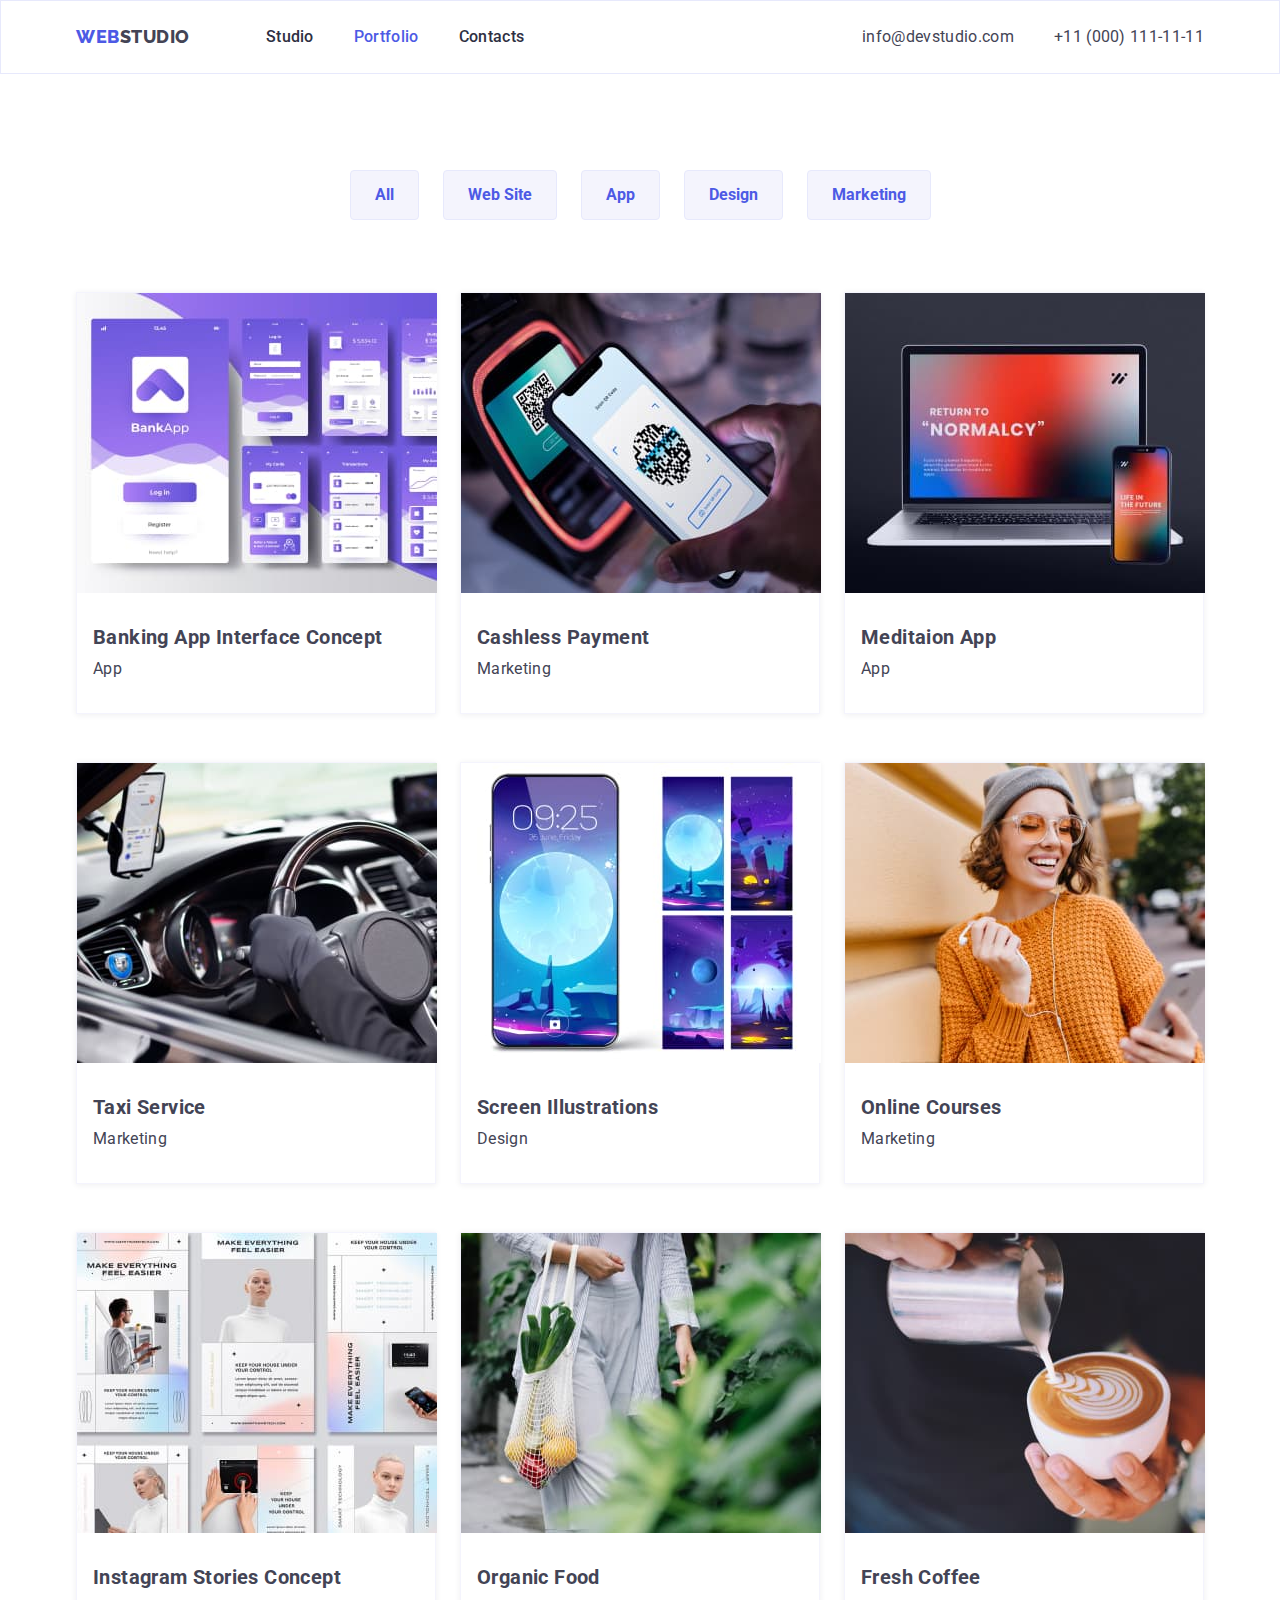
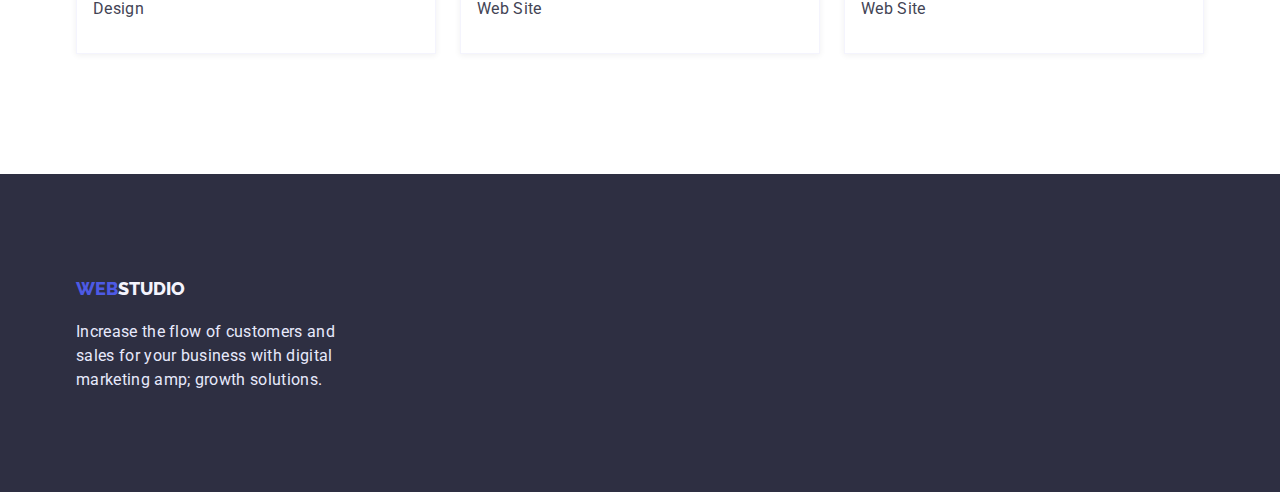
==== portfolio.html @ e7579a4d "Initial commit" ====
<!DOCTYPE html>
<html lang="en">
  <head>
    <meta charset="UTF-8" />
    <meta http-equiv="X-UA-Compatible" content="IE=edge" />
    <meta name="viewport" content="width=device-width, initial-scale=1.0" />
    <title>Portfolio</title>
    <link
      href="https://fonts.googleapis.com/css2?family=Raleway:wght@700&family=Roboto:wght@400;500;700;900&display=swap"
      rel="stylesheet"
    />
    <link
      rel="stylesheet"
      href="https://cdnjs.cloudflare.com/ajax/libs/modern-normalize/1.1.0/modern-normalize.min.css"
    />
    <link rel="stylesheet" href="./css/styles.css" />
  </head>

  <body>
    <header class="page-header">
      <div class="container main-header">
        <nav class="site-nav">
          <a href="/" class="logo link"
            ><span class="logo-web">WEB</span>STUDIO</a
          >
          <ul class="nav-list list">
            <li class="item"><a class="link" href="./index.html">Studio</a></li>
            <li class="item">
              <a class="link current" href="./portfolio.html">Portfolio</a>
            </li>
            <li class="item">
              <a class="link" href="./index.html">Contacts</a>
            </li>
          </ul>
        </nav>
        <ul class="contacts-list list">
          <li class="item">
            <a class="link" href="mailto:info@devstudio.com"
              >info@devstudio.com</a
            >
          </li>
          <li class="item">
            <a class="link" href="tel:+110001111111">+11 (000) 111-11-11</a>
          </li>
        </ul>
      </div>
    </header>

    <main>
      <section class="portfolio section">
        <div class="container">
          <h1 class="visually-hidden">Portfolio filter</h1>
          <ul class="filter-list list">
            <li class="item">
              <button class="filter-btn" type="button">All</button>
            </li>
            <li class="item">
              <button class="filter-btn" type="button">Web Site</button>
            </li>
            <li class="item">
              <button class="filter-btn" type="button">App</button>
            </li>
            <li class="item">
              <button class="filter-btn" type="button">Design</button>
            </li>
            <li class="item">
              <button class="filter-btn" type="button">Marketing</button>
            </li>
          </ul>
          <ul class="projects-list list">
            <li class="item">
              <img
                class="projects-pic"
                width="360"
                height="300"
                src="./images/banking-app-interface.jpg"
                alt="banking app interface"
              />
              <div class="projects-item-title">
                <h2 class="projects-title">Banking App Interface Concept</h2>
                <p class="projects-text">App</p>
              </div>
            </li>
            <li class="item">
              <img
                class="projects-pic"
                width="360"
                height="300"
                src="./images/cashless-payment.jpg"
                alt="cashless payment"
              />
              <div class="projects-item-title">
                <h2 class="projects-title">Cashless Payment</h2>
                <p class="projects-text">Marketing</p>
              </div>
            </li>
            <li class="item">
              <img
                class="projects-pic"
                width="360"
                height="300"
                src="./images/meditaion-app.jpg"
                alt="meditaion app"
              />
              <div class="projects-item-title">
                <h2 class="projects-title">Meditaion App</h2>
                <p class="projects-text">App</p>
              </div>
            </li>
            <li class="item">
              <img
                class="projects-pic"
                width="360"
                height="300"
                src="./images/taxi-service.jpg"
                alt="taxi service"
              />
              <div class="projects-item-title">
                <h2 class="projects-title">Taxi Service</h2>
                <p class="projects-text">Marketing</p>
              </div>
            </li>
            <li class="item">
              <img
                class="projects-pic"
                width="360"
                height="300"
                src="./images/screen-illustrations.jpg"
                alt="screen illustrations"
              />
              <div class="projects-item-title">
                <h2 class="projects-title">Screen Illustrations</h2>
                <p class="projects-text">Design</p>
              </div>
            </li>
            <li class="item">
              <img
                class="projects-pic"
                width="360"
                height="300"
                src="./images/online-courses.jpg"
                alt="online courses"
              />
              <div class="projects-item-title">
                <h2 class="projects-title">Online Courses</h2>
                <p class="projects-text">Marketing</p>
              </div>
            </li>
            <li class="item">
              <img
                class="projects-pic"
                width="360"
                height="300"
                src="./images/instagram-stories-concept.jpg"
                alt="instagram stories concept"
              />
              <div class="projects-item-title">
                <h2 class="projects-title">Instagram Stories Concept</h2>
                <p class="projects-text">Design</p>
              </div>
            </li>
            <li class="item">
              <img
                class="projects-pic"
                width="360"
                height="300"
                src="./images/organic-food.jpg"
                alt="organic food"
              />
              <div class="projects-item-title">
                <h2 class="projects-title">Organic Food</h2>
                <p class="projects-text">Web Site</p>
              </div>
            </li>
            <li class="item">
              <img
                class="projects-pic"
                width="360"
                height="300"
                src="./images/fresh-coffee.jpg"
                alt="fresh coffee"
              />
              <div class="projects-item-title">
                <h2 class="projects-title">Fresh Coffee</h2>
                <p class="projects-text">Web Site</p>
              </div>
            </li>
          </ul>
        </div>
      </section>
    </main>

    <footer class="footer">
      <div class="container">
        <a href="/" class="footer-logo link"
          ><span class="logo-web">WEB</span>STUDIO</a
        >
        <p class="footer-text">
          Increase the flow of customers and sales for your business with
          digital marketing amp; growth solutions.
        </p>
      </div>
    </footer>
  </body>
</html>
---- css/styles.css ----
/* root */
:root {
  --white-bg-color: #ffff;
  --light-bg-color: #f4f4fd;
  --first-text-color: #434455;
  --second-text-color: #8e8f99;
  --primary-brand-color: #4d5ae5;
  --accent-color: #e7e9fc;
  --dark-shadows-color: #2e2f42;
}

/* body */
body {
  font-family: "Roboto", sans-serif;
  font-size: 16px;
  color: var(--first-text-color);
  background-color: var(--white-bg-color);
}

/* common parameters */
.container {
  width: 1158px;
  margin: 0 auto;
  padding: 0 15px;
}

.section {
  padding-top: 120px;
  padding-bottom: 120px;
}

h1,
h2,
h3,
h4,
h5,
h6,
p,
ul {
  margin: 0;
  padding: 0;
}

.list {
  list-style: none;
}

.link {
  text-decoration: none;
}

.visually-hidden {
  position: absolute;
  width: 1px;
  height: 1px;
  margin: -1px;
  border: 0;
  padding: 0;

  white-space: nowrap;
  clip-path: inset(100%);
  clip: rect(0 0 0 0);
  overflow: hidden;
}

/* header */
.page-header {
  border: 1px solid #e7e9fc;
}

.main-header,
.site-nav {
  display: flex;
  align-items: center;
}

.logo {
  margin-right: 76px;

  font-family: "Raleway";
  font-style: normal;
  font-weight: 800;
  font-size: 18px;
  line-height: 1.33;
  color: var(--first-text-color);
  letter-spacing: 0.03em;
}

.logo-web {
  color: var(--primary-brand-color);
}

.nav-list {
  display: flex;
}

.nav-list .item:not(:last-child) {
  margin-right: 40px;
}

.nav-list .link:hover,
.nav-list .link:focus {
  color: var(--primary-brand-color);
}

.nav-list .link:active {
  color: var(--primary-brand-color);
}

.nav-list .link {
  display: block;
  padding-top: 24px;
  padding-bottom: 24px;

  color: var(--dark-shadows-color);
  font-weight: 500;
  line-height: 1.5;
  letter-spacing: 0.02em;
}

.link.current {
  color: var(--primary-brand-color);
}

.contacts-list {
  display: flex;
  margin-left: auto;
}

.contacts-list .item + .item {
  margin-left: 40px;
}

.contacts-list .link {
  color: var(--first-text-color);
  line-height: 1.5;
  letter-spacing: 0.02em;
}

.contacts-list .link:hover,
.contacts-list .link:focus {
  color: #4d5ae5;
}

/* hero */
.hero.section {
  padding-top: 192px;
  padding-bottom: 192px;

  background-color: var(--dark-shadows-color);
  text-align: center;
}

.hero-title {
  width: 492px;
  margin: 0 auto 48px;

  color: var(--white-bg-color);
  font-weight: 500;
  font-size: 56px;
  line-height: 1.07;
  letter-spacing: 0.02em;
  text-align: center;
}

.hero-btn {
  display: flex;
  margin-right: auto;
  margin-left: auto;
  align-items: center;
  border: 0;
  border-radius: 4px;
  padding: 16px 32px;
  height: 51px;

  color: var(--white-bg-color);
  background-color: var(--primary-brand-color);
  font-weight: 500;
  line-height: 1.9;
  font-family: inherit;
  box-shadow: 0px 4px 4px rgba(0, 0, 0, 0.15);
  letter-spacing: 0.04em;
  cursor: pointer;
}

.hero-btn:hover,
.hero-btn:focus {
  background-color: #404bbf;
}

/* advantages-section */
.advantages {
  padding-bottom: 0;
}

.advantages-list {
  display: flex;
}

.advantages-list .item {
  width: 264px;
}

.advantages-list .item + .item {
  margin-left: 24px;
}

.advantages-title {
  margin-bottom: 8px;

  font-size: 20px;
  line-height: 1.2;
  letter-spacing: 0.02em;
  color: var(--dark-shadows-color);
}

.advantages-text {
  line-height: 1.5;
  letter-spacing: 0.02em;
}

/* work-section */
.section-title {
  margin-bottom: 72px;
  text-align: center;

  font-size: 36px;
  line-height: 1.11;
  letter-spacing: 0.02em;
  text-transform: capitalize;
  color: var(--dark-shadows-color);
}

.work-list {
  display: flex;
}

.work-list .item + .item {
  margin-left: 24px;
}

.work-pic {
  display: block;
}

/* team-section */
.team {
  background-color: var(--light-bg-color);
}

.team-list {
  display: flex;
}

.team-list .item + .item {
  margin-left: 24px;
}

.team-item-title {
  padding-top: 32px;
  padding-bottom: 32px;
}

.team-list .item {
  box-shadow: 0px 1px 6px rgba(46, 47, 66, 0.08),
    0px 1px 1px rgba(46, 47, 66, 0.16), 0px 2px 1px rgba(46, 47, 66, 0.08);
  border-radius: 0px 0px 4px 4px;
  background-color: var(--white-bg-color);
}

.team-foto {
  display: block;
}

.team-name {
  margin-bottom: 8px;

  font-size: 20px;
  line-height: 1.2;
  color: var(--dark-shadows-color);
  text-align: center;
  letter-spacing: 0.02em;
}

.team-text {
  line-height: 1.5;
  text-align: center;
  letter-spacing: 0.02em;
}

/* footer */
.footer {
  padding-top: 100px;
  padding-bottom: 100px;

  background-color: var(--dark-shadows-color);
}

.footer-logo {
  display: block;
  margin-bottom: 16px;

  font-family: "Raleway";
  font-style: normal;
  font-weight: 800;
  font-size: 18px;
  line-height: 1.67;
  color: var(--light-bg-color);
}

.footer-text {
  width: 264px;

  line-height: 1.5;
  color: var(--accent-color);
  letter-spacing: 0.02em;
}

/* portfolio */
.portfolio.section {
  padding-top: 96px;
}

.filter-list {
  display: flex;
  margin-bottom: 72px;
  justify-content: center;
  align-items: center;
}

.filter-list .item + .item {
  margin-left: 24px;
}

.filter-btn:hover,
.filter-btn:focus {
  color: var(--white-bg-color);
  background-color: var(--primary-brand-color);
}

.filter-btn {
  padding: 12px 24px;
  border: 1px solid #e7e9fc;
  border-radius: 4px;

  font-family: inherit;
  cursor: pointer;
  font-weight: 700;
  line-height: 1.5;
  color: var(--primary-brand-color);
  background-color: var(--light-bg-color);
}

.projects-list {
  display: flex;
  flex-wrap: wrap;
}

.projects-list .item {
  width: 360px;
  margin-right: 24px;
  margin-bottom: 48px;
  border: 0.5px solid #f4f4fd;

  background-color: var(--white-bg-color);
  box-shadow: 0px 1px 6px rgba(46, 47, 66, 0.08);
}

.projects-list .item:nth-child(3n) {
  margin-right: 0;
}

.projects-list .item:nth-last-child(-n + 3) {
  margin-bottom: 0;
}

.projects-pic {
  display: block;
}

.projects-item-title {
  padding-top: 32px;
  padding-bottom: 32px;
  padding-left: 16px;
}

.projects-title {
  margin-bottom: 8px;

  font-size: 20px;
  line-height: 1.2;
  counter-reset: var(--dark-shadows-color);
  letter-spacing: 0.02em;
}

.projects-text {
  line-height: 1.5;
  letter-spacing: 0.02em;
}
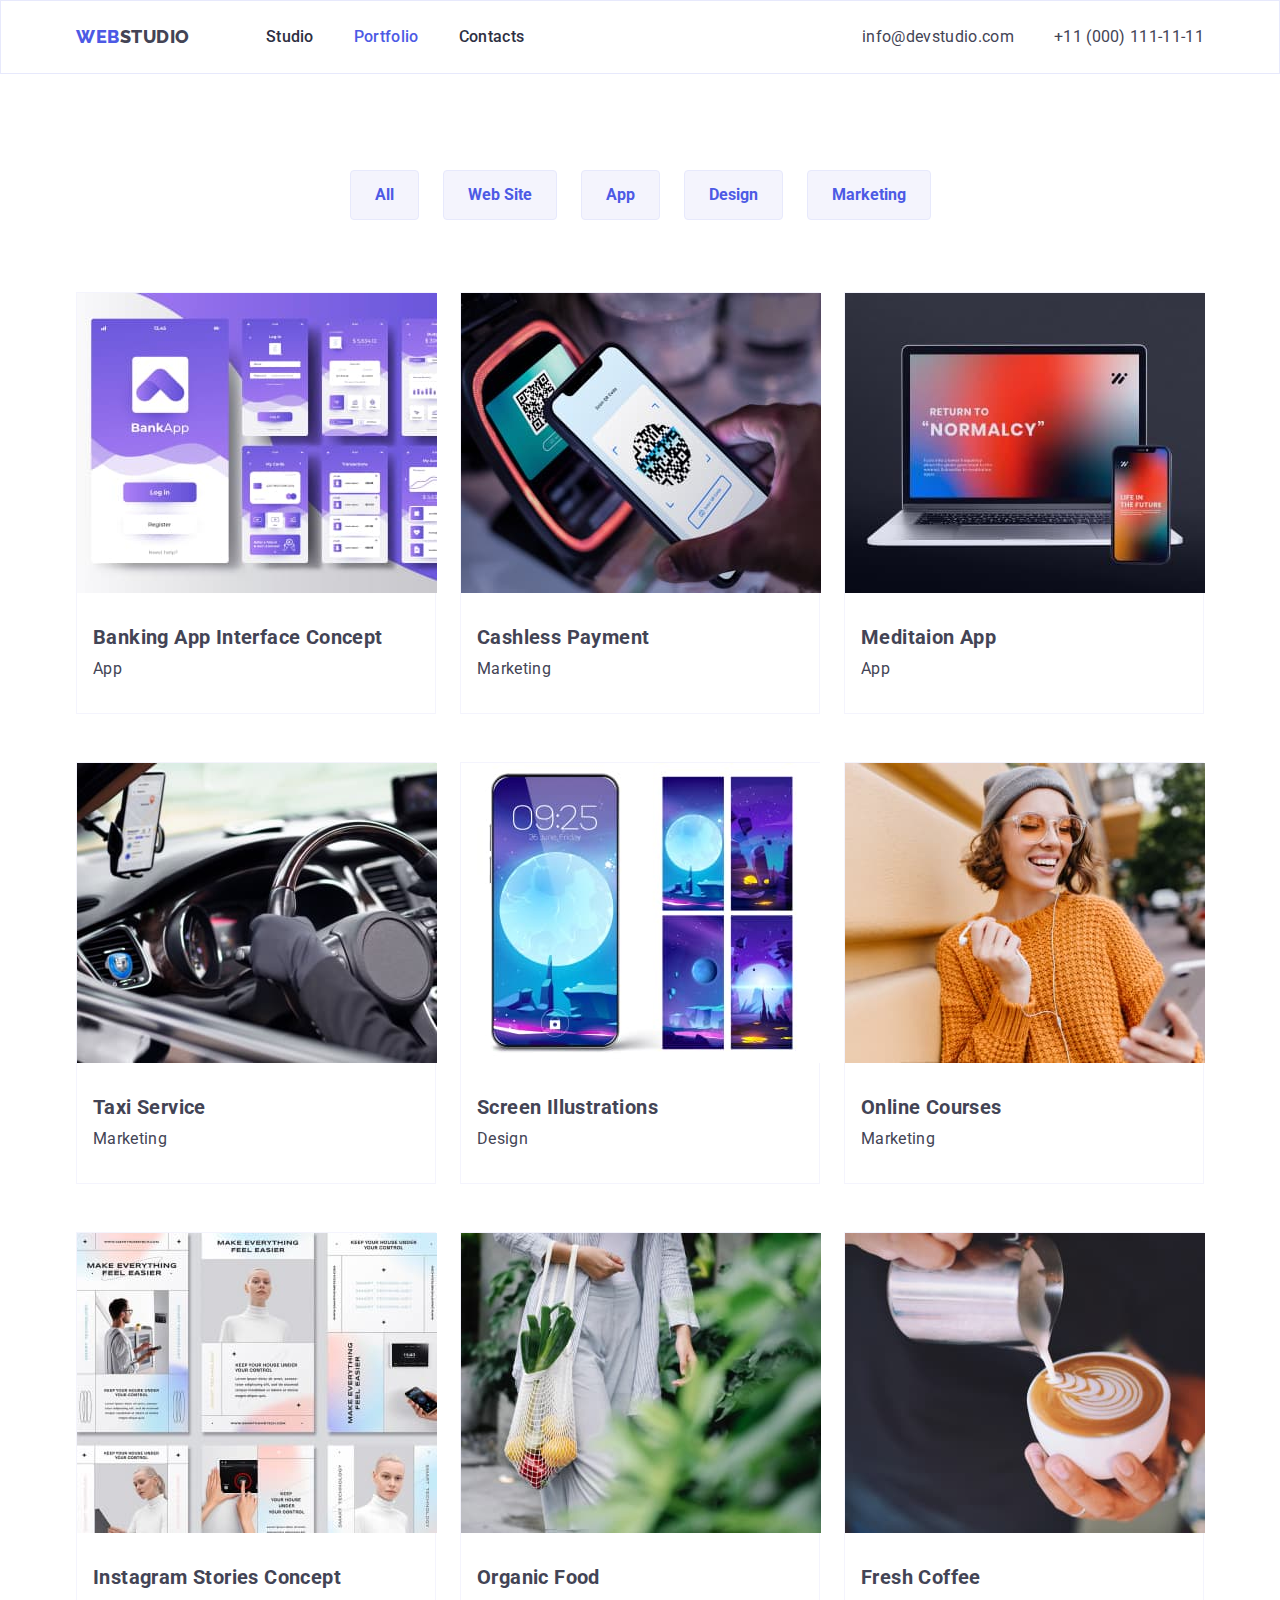
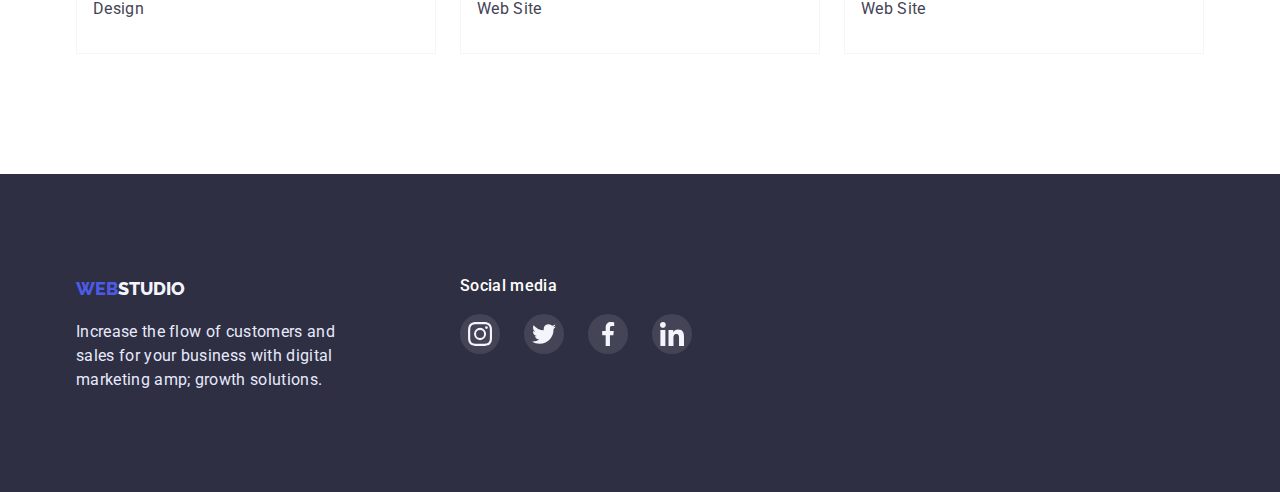
==== commit ec55e7e0: "design footer and effects" ====
--- a/portfolio.html
+++ b/portfolio.html
@@ -192,13 +192,57 @@
 
     <footer class="footer">
       <div class="container">
-        <a href="/" class="footer-logo link"
-          ><span class="logo-web">WEB</span>STUDIO</a
-        >
-        <p class="footer-text">
-          Increase the flow of customers and sales for your business with
-          digital marketing amp; growth solutions.
-        </p>
+        <div class="logo-box">
+          <a href="/" class="footer-logo link"
+            ><span class="logo-web">WEB</span>STUDIO</a
+          >
+          <p class="footer-text">
+            Increase the flow of customers and sales for your business with
+            digital marketing amp; growth solutions.
+          </p>
+        </div>
+        <div class="social-box">
+          <h2 class="social-title">Social media</h2>
+          <ul class="social-list list">
+            <li class="item">
+              <a
+                class="social-footer-link link"
+                href="https://www.instagram.com/"
+              >
+                <svg class="social-icon">
+                  <use href="./images/icons.svg#instagram-2"></use>
+                </svg>
+              </a>
+            </li>
+            <li class="item">
+              <a class="social-footer-link link" href="https://twitter.com/">
+                <svg class="social-icon">
+                  <use href="./images/icons.svg#twitter-1"></use>
+                </svg>
+              </a>
+            </li>
+            <li class="item">
+              <a
+                class="social-footer-link link"
+                href="https://www.facebook.com/"
+              >
+                <svg class="social-icon">
+                  <use href="./images/icons.svg#facebook-1"></use>
+                </svg>
+              </a>
+            </li>
+            <li class="item">
+              <a
+                class="social-footer-link link"
+                href="https://www.linkedin.com/"
+              >
+                <svg class="social-icon">
+                  <use href="./images/icons.svg#linkedin-1"></use>
+                </svg>
+              </a>
+            </li>
+          </ul>
+        </div>
       </div>
     </footer>
   </body>
--- a/css/styles.css
+++ b/css/styles.css
@@ -7,6 +7,8 @@
   --primary-brand-color: #4d5ae5;
   --accent-color: #e7e9fc;
   --dark-shadows-color: #2e2f42;
+  --customers-logo-color: #8e8f99;
+  --success-color: #31d0aa;
 }
 
 /* body */
@@ -146,8 +148,17 @@
 .hero.section {
   padding-top: 192px;
   padding-bottom: 192px;
+  max-width: 1440px;
+  height: 600px;
 
   background-color: var(--dark-shadows-color);
+  background-image: linear-gradient(
+      rgba(46, 47, 66, 0.7),
+      rgba(46, 47, 66, 0.7)
+    ),
+    url("../images/people-office.jpg");
+  background-size: cover;
+  background-repeat: no-repeat;
   text-align: center;
 }
 
@@ -185,7 +196,14 @@
 
 .hero-btn:hover,
 .hero-btn:focus {
-  background-color: #404bbf;
+  background: var(--primary-brand-color);
+  box-shadow: 0px 1px 6px rgba(46, 47, 66, 0.08),
+    0px 1px 1px rgba(46, 47, 66, 0.16), 0px 2px 1px rgba(46, 47, 66, 0.08);
+}
+
+.hero-btn:active {
+  background: #404bbf;
+  box-shadow: 0px 4px 4px rgba(0, 0, 0, 0.15);
 }
 
 /* advantages-section */
@@ -198,11 +216,27 @@
 }
 
 .advantages-list .item {
-  width: 264px;
+  width: calc((100% - 72px) / 4);
 }
 
 .advantages-list .item + .item {
   margin-left: 24px;
+}
+
+.advantages-box-icon {
+  display: flex;
+  justify-content: center;
+  align-items: center;
+  min-height: 112px;
+  margin-bottom: 8px;
+
+  background: #f4f4fd;
+  border-radius: 4px;
+}
+
+.advantages-icon {
+  width: 64px;
+  height: 64px;
 }
 
 .advantages-title {
@@ -252,7 +286,7 @@
   display: flex;
 }
 
-.team-list .item + .item {
+.team-list > .item + .item {
   margin-left: 24px;
 }
 
@@ -261,13 +295,40 @@
   padding-bottom: 32px;
 }
 
-.team-list .item {
+.team-list > .item {
   box-shadow: 0px 1px 6px rgba(46, 47, 66, 0.08),
     0px 1px 1px rgba(46, 47, 66, 0.16), 0px 2px 1px rgba(46, 47, 66, 0.08);
   border-radius: 0px 0px 4px 4px;
   background-color: var(--white-bg-color);
 }
 
+.team-text {
+  margin-bottom: 8px;
+}
+
+.social-list {
+  display: flex;
+  justify-content: center;
+  align-items: center;
+  column-gap: 24px;
+}
+
+.social-link {
+  display: flex;
+  width: 40px;
+  height: 40px;
+  justify-content: center;
+  align-items: center;
+  border-radius: 50%;
+
+  background-color: var(--primary-brand-color);
+}
+
+.team-icon {
+  width: 16px;
+  height: 16px;
+}
+
 .team-foto {
   display: block;
 }
@@ -286,6 +347,36 @@
   line-height: 1.5;
   text-align: center;
   letter-spacing: 0.02em;
+}
+
+/* Customers */
+.customers-list {
+  display: flex;
+  column-gap: 24px;
+}
+
+.customers-link {
+  display: flex;
+  width: 168px;
+  height: 88px;
+  justify-content: center;
+  align-items: center;
+  border: 1px solid var(--customers-logo-color);
+  border-radius: 4px;
+}
+
+.customers-logo {
+  fill: #8e8f99;
+  width: 104px;
+  height: 56px;
+}
+
+.customers-logo:hover {
+  fill: var(--primary-brand-color);
+}
+
+.customers-link:hover {
+  border: 1px solid var(--primary-brand-color);
 }
 
 /* footer */
@@ -316,6 +407,45 @@
   letter-spacing: 0.02em;
 }
 
+.footer > .container {
+  display: flex;
+}
+
+.social-box {
+  margin-left: 120px;
+}
+
+.social-title {
+  margin-bottom: 16px;
+
+  font-weight: 500;
+  font-size: 16px;
+  line-height: 1.5;
+  letter-spacing: 0.02em;
+  color: var(--white-bg-color);
+}
+
+.social-footer-link {
+  display: flex;
+  width: 40px;
+  height: 40px;
+  justify-content: center;
+  align-items: center;
+  border-radius: 50%;
+
+  background-color: rgba(255, 255, 255, 0.1);
+}
+
+.social-footer-link:hover,
+.social-footer-link:focus {
+  background-color: var(--success-color);
+}
+
+.social-icon {
+  width: 24px;
+  height: 24px;
+}
+
 /* portfolio */
 .portfolio.section {
   padding-top: 96px;
@@ -336,6 +466,9 @@
 .filter-btn:focus {
   color: var(--white-bg-color);
   background-color: var(--primary-brand-color);
+  box-shadow: 0px 3px 1px rgba(0, 0, 0, 0.1), 0px 2px 1px rgba(0, 0, 0, 0.08),
+    0px 2px 2px rgba(0, 0, 0, 0.12);
+  border: 1px solid var(--primary-brand-color);
 }
 
 .filter-btn {
@@ -357,12 +490,15 @@
 }
 
 .projects-list .item {
-  width: 360px;
+  width: calc((100% - 48px) / 3);
   margin-right: 24px;
   margin-bottom: 48px;
   border: 0.5px solid #f4f4fd;
 
   background-color: var(--white-bg-color);
+}
+
+.projects-list .item:hover {
   box-shadow: 0px 1px 6px rgba(46, 47, 66, 0.08);
 }
 
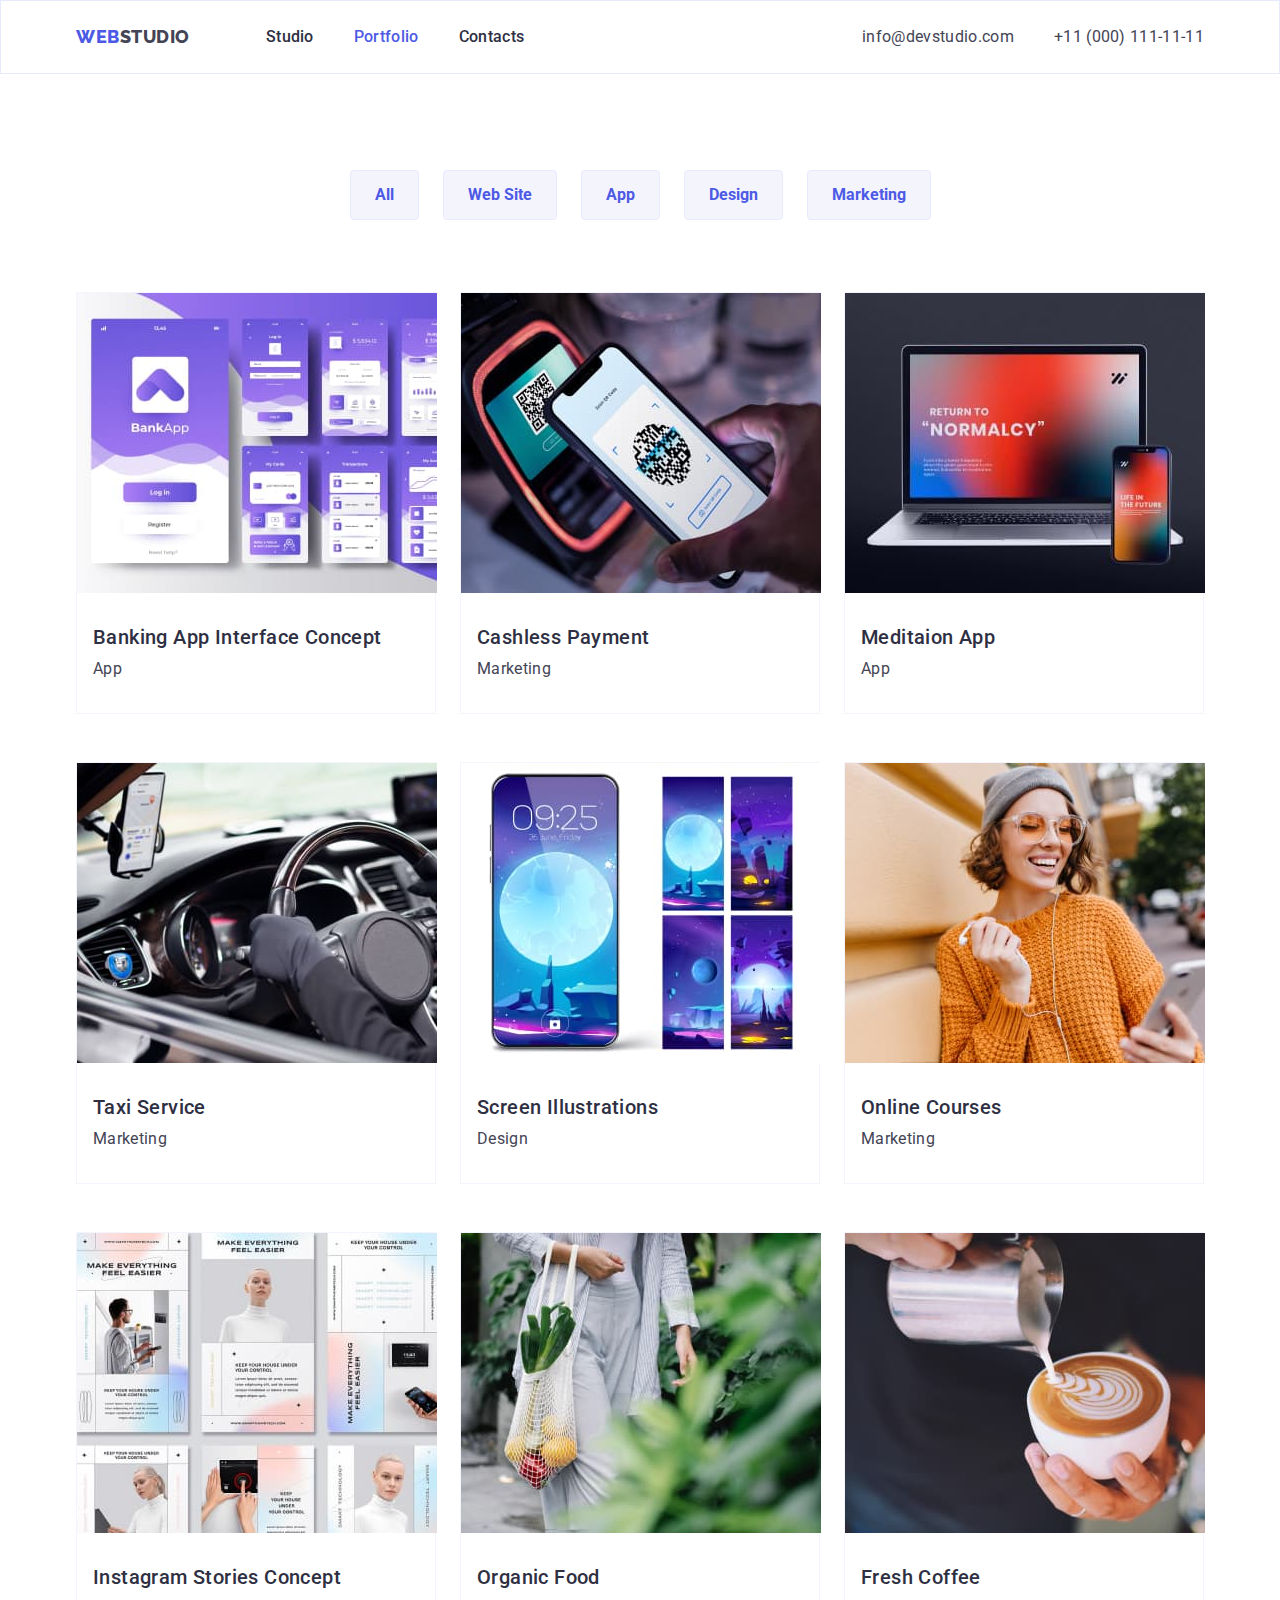
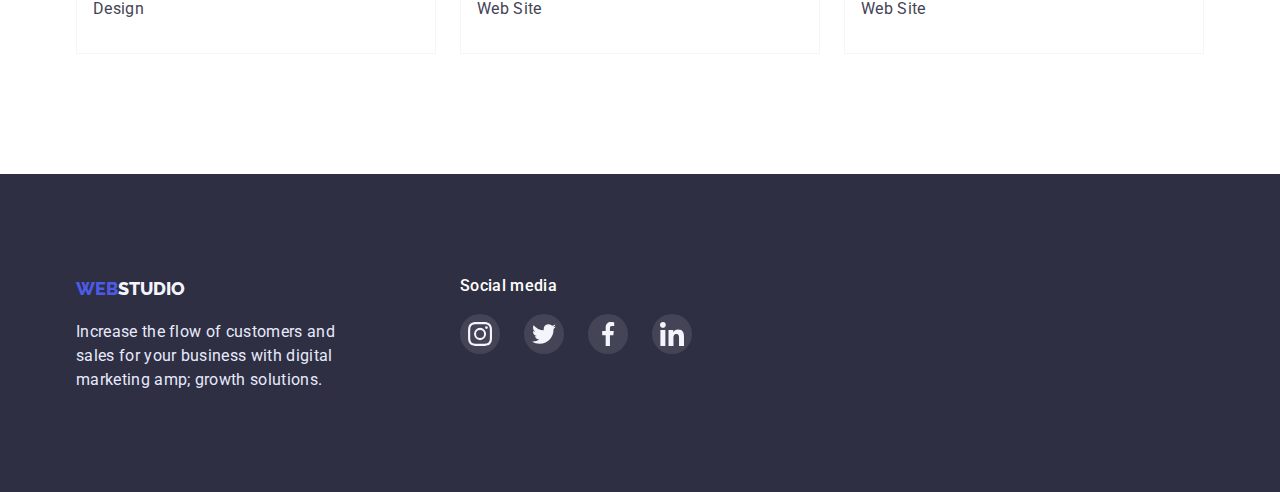
==== commit d893269e: "corrections made" ====
--- a/portfolio.html
+++ b/portfolio.html
@@ -69,121 +69,139 @@
           </ul>
           <ul class="projects-list list">
             <li class="item">
-              <img
-                class="projects-pic"
-                width="360"
-                height="300"
-                src="./images/banking-app-interface.jpg"
-                alt="banking app interface"
-              />
-              <div class="projects-item-title">
-                <h2 class="projects-title">Banking App Interface Concept</h2>
-                <p class="projects-text">App</p>
-              </div>
-            </li>
-            <li class="item">
-              <img
-                class="projects-pic"
-                width="360"
-                height="300"
-                src="./images/cashless-payment.jpg"
-                alt="cashless payment"
-              />
-              <div class="projects-item-title">
-                <h2 class="projects-title">Cashless Payment</h2>
-                <p class="projects-text">Marketing</p>
-              </div>
-            </li>
-            <li class="item">
-              <img
-                class="projects-pic"
-                width="360"
-                height="300"
-                src="./images/meditaion-app.jpg"
-                alt="meditaion app"
-              />
-              <div class="projects-item-title">
-                <h2 class="projects-title">Meditaion App</h2>
-                <p class="projects-text">App</p>
-              </div>
-            </li>
-            <li class="item">
-              <img
-                class="projects-pic"
-                width="360"
-                height="300"
-                src="./images/taxi-service.jpg"
-                alt="taxi service"
-              />
-              <div class="projects-item-title">
-                <h2 class="projects-title">Taxi Service</h2>
-                <p class="projects-text">Marketing</p>
-              </div>
-            </li>
-            <li class="item">
-              <img
-                class="projects-pic"
-                width="360"
-                height="300"
-                src="./images/screen-illustrations.jpg"
-                alt="screen illustrations"
-              />
-              <div class="projects-item-title">
-                <h2 class="projects-title">Screen Illustrations</h2>
-                <p class="projects-text">Design</p>
-              </div>
-            </li>
-            <li class="item">
-              <img
-                class="projects-pic"
-                width="360"
-                height="300"
-                src="./images/online-courses.jpg"
-                alt="online courses"
-              />
-              <div class="projects-item-title">
-                <h2 class="projects-title">Online Courses</h2>
-                <p class="projects-text">Marketing</p>
-              </div>
-            </li>
-            <li class="item">
-              <img
-                class="projects-pic"
-                width="360"
-                height="300"
-                src="./images/instagram-stories-concept.jpg"
-                alt="instagram stories concept"
-              />
-              <div class="projects-item-title">
-                <h2 class="projects-title">Instagram Stories Concept</h2>
-                <p class="projects-text">Design</p>
-              </div>
-            </li>
-            <li class="item">
-              <img
-                class="projects-pic"
-                width="360"
-                height="300"
-                src="./images/organic-food.jpg"
-                alt="organic food"
-              />
-              <div class="projects-item-title">
-                <h2 class="projects-title">Organic Food</h2>
-                <p class="projects-text">Web Site</p>
-              </div>
-            </li>
-            <li class="item">
-              <img
-                class="projects-pic"
-                width="360"
-                height="300"
-                src="./images/fresh-coffee.jpg"
-                alt="fresh coffee"
-              />
-              <div class="projects-item-title">
-                <h2 class="projects-title">Fresh Coffee</h2>
-                <p class="projects-text">Web Site</p>
-              </div>
+              <a href="#" class="projects-link link"
+                ><img
+                  class="projects-pic"
+                  width="360"
+                  height="300"
+                  src="./images/banking-app-interface.jpg"
+                  alt="banking app interface"
+                />
+                <div class="projects-item-title">
+                  <h2 class="projects-title">Banking App Interface Concept</h2>
+                  <p class="projects-text">App</p>
+                </div></a
+              >
+            </li>
+            <li class="item">
+              <a href="#" class="projects-link link"
+                ><img
+                  class="projects-pic"
+                  width="360"
+                  height="300"
+                  src="./images/cashless-payment.jpg"
+                  alt="cashless payment"
+                />
+                <div class="projects-item-title">
+                  <h2 class="projects-title">Cashless Payment</h2>
+                  <p class="projects-text">Marketing</p>
+                </div></a
+              >
+            </li>
+            <li class="item">
+              <a href="#" class="projects-link link"
+                ><img
+                  class="projects-pic"
+                  width="360"
+                  height="300"
+                  src="./images/meditaion-app.jpg"
+                  alt="meditaion app"
+                />
+                <div class="projects-item-title">
+                  <h2 class="projects-title">Meditaion App</h2>
+                  <p class="projects-text">App</p>
+                </div></a
+              >
+            </li>
+            <li class="item">
+              <a href="#" class="projects-link link"
+                ><img
+                  class="projects-pic"
+                  width="360"
+                  height="300"
+                  src="./images/taxi-service.jpg"
+                  alt="taxi service"
+                />
+                <div class="projects-item-title">
+                  <h2 class="projects-title">Taxi Service</h2>
+                  <p class="projects-text">Marketing</p>
+                </div></a
+              >
+            </li>
+            <li class="item">
+              <a href="#" class="projects-link link"
+                ><img
+                  class="projects-pic"
+                  width="360"
+                  height="300"
+                  src="./images/screen-illustrations.jpg"
+                  alt="screen illustrations"
+                />
+                <div class="projects-item-title">
+                  <h2 class="projects-title">Screen Illustrations</h2>
+                  <p class="projects-text">Design</p>
+                </div></a
+              >
+            </li>
+            <li class="item">
+              <a href="#" class="projects-link link"
+                ><img
+                  class="projects-pic"
+                  width="360"
+                  height="300"
+                  src="./images/online-courses.jpg"
+                  alt="online courses"
+                />
+                <div class="projects-item-title">
+                  <h2 class="projects-title">Online Courses</h2>
+                  <p class="projects-text">Marketing</p>
+                </div></a
+              >
+            </li>
+            <li class="item">
+              <a href="#" class="projects-link link"
+                ><img
+                  class="projects-pic"
+                  width="360"
+                  height="300"
+                  src="./images/instagram-stories-concept.jpg"
+                  alt="instagram stories concept"
+                />
+                <div class="projects-item-title">
+                  <h2 class="projects-title">Instagram Stories Concept</h2>
+                  <p class="projects-text">Design</p>
+                </div></a
+              >
+            </li>
+            <li class="item">
+              <a href="#" class="projects-link link"
+                ><img
+                  class="projects-pic"
+                  width="360"
+                  height="300"
+                  src="./images/organic-food.jpg"
+                  alt="organic food"
+                />
+                <div class="projects-item-title">
+                  <h2 class="projects-title">Organic Food</h2>
+                  <p class="projects-text">Web Site</p>
+                </div></a
+              >
+            </li>
+            <li class="item">
+              <a href="#" class="projects-link link"
+                ><img
+                  class="projects-pic"
+                  width="360"
+                  height="300"
+                  src="./images/fresh-coffee.jpg"
+                  alt="fresh coffee"
+                />
+                <div class="projects-item-title">
+                  <h2 class="projects-title">Fresh Coffee</h2>
+                  <p class="projects-text">Web Site</p>
+                </div></a
+              >
             </li>
           </ul>
         </div>
--- a/css/styles.css
+++ b/css/styles.css
@@ -9,6 +9,7 @@
   --dark-shadows-color: #2e2f42;
   --customers-logo-color: #8e8f99;
   --success-color: #31d0aa;
+  --hover-color: #404bbf;
 }
 
 /* body */
@@ -105,7 +106,7 @@
   color: var(--primary-brand-color);
 }
 
-.nav-list .link:active {
+.nav-list:active .link {
   color: var(--primary-brand-color);
 }
 
@@ -196,13 +197,13 @@
 
 .hero-btn:hover,
 .hero-btn:focus {
-  background: var(--primary-brand-color);
+  background: var(--hover-color);
   box-shadow: 0px 1px 6px rgba(46, 47, 66, 0.08),
     0px 1px 1px rgba(46, 47, 66, 0.16), 0px 2px 1px rgba(46, 47, 66, 0.08);
 }
 
 .hero-btn:active {
-  background: #404bbf;
+  background: var(--hover-color);
   box-shadow: 0px 4px 4px rgba(0, 0, 0, 0.15);
 }
 
@@ -306,24 +307,6 @@
   margin-bottom: 8px;
 }
 
-.social-list {
-  display: flex;
-  justify-content: center;
-  align-items: center;
-  column-gap: 24px;
-}
-
-.social-link {
-  display: flex;
-  width: 40px;
-  height: 40px;
-  justify-content: center;
-  align-items: center;
-  border-radius: 50%;
-
-  background-color: var(--primary-brand-color);
-}
-
 .team-icon {
   width: 16px;
   height: 16px;
@@ -349,6 +332,29 @@
   letter-spacing: 0.02em;
 }
 
+.social-list {
+  display: flex;
+  justify-content: center;
+  align-items: center;
+  column-gap: 24px;
+}
+
+.social-link {
+  display: flex;
+  width: 40px;
+  height: 40px;
+  justify-content: center;
+  align-items: center;
+  border-radius: 50%;
+
+  background-color: var(--primary-brand-color);
+}
+
+.social-link:hover,
+.social-link:focus {
+  background-color: var(--hover-color);
+}
+
 /* Customers */
 .customers-list {
   display: flex;
@@ -361,22 +367,20 @@
   height: 88px;
   justify-content: center;
   align-items: center;
+
   border: 1px solid var(--customers-logo-color);
   border-radius: 4px;
+  fill: #8e8f99;
 }
 
 .customers-logo {
-  fill: #8e8f99;
   width: 104px;
   height: 56px;
 }
 
-.customers-logo:hover {
-  fill: var(--primary-brand-color);
-}
-
 .customers-link:hover {
   border: 1px solid var(--primary-brand-color);
+  fill: var(--hover-color);
 }
 
 /* footer */
@@ -498,7 +502,11 @@
   background-color: var(--white-bg-color);
 }
 
-.projects-list .item:hover {
+.projects-link {
+  display: block;
+}
+
+.projects-link:hover {
   box-shadow: 0px 1px 6px rgba(46, 47, 66, 0.08);
 }
 
@@ -523,13 +531,15 @@
 .projects-title {
   margin-bottom: 8px;
 
+  font-weight: 500;
   font-size: 20px;
   line-height: 1.2;
-  counter-reset: var(--dark-shadows-color);
+  color: var(--dark-shadows-color);
   letter-spacing: 0.02em;
 }
 
 .projects-text {
   line-height: 1.5;
   letter-spacing: 0.02em;
-}
+  color: var(--first-text-color);
+}
